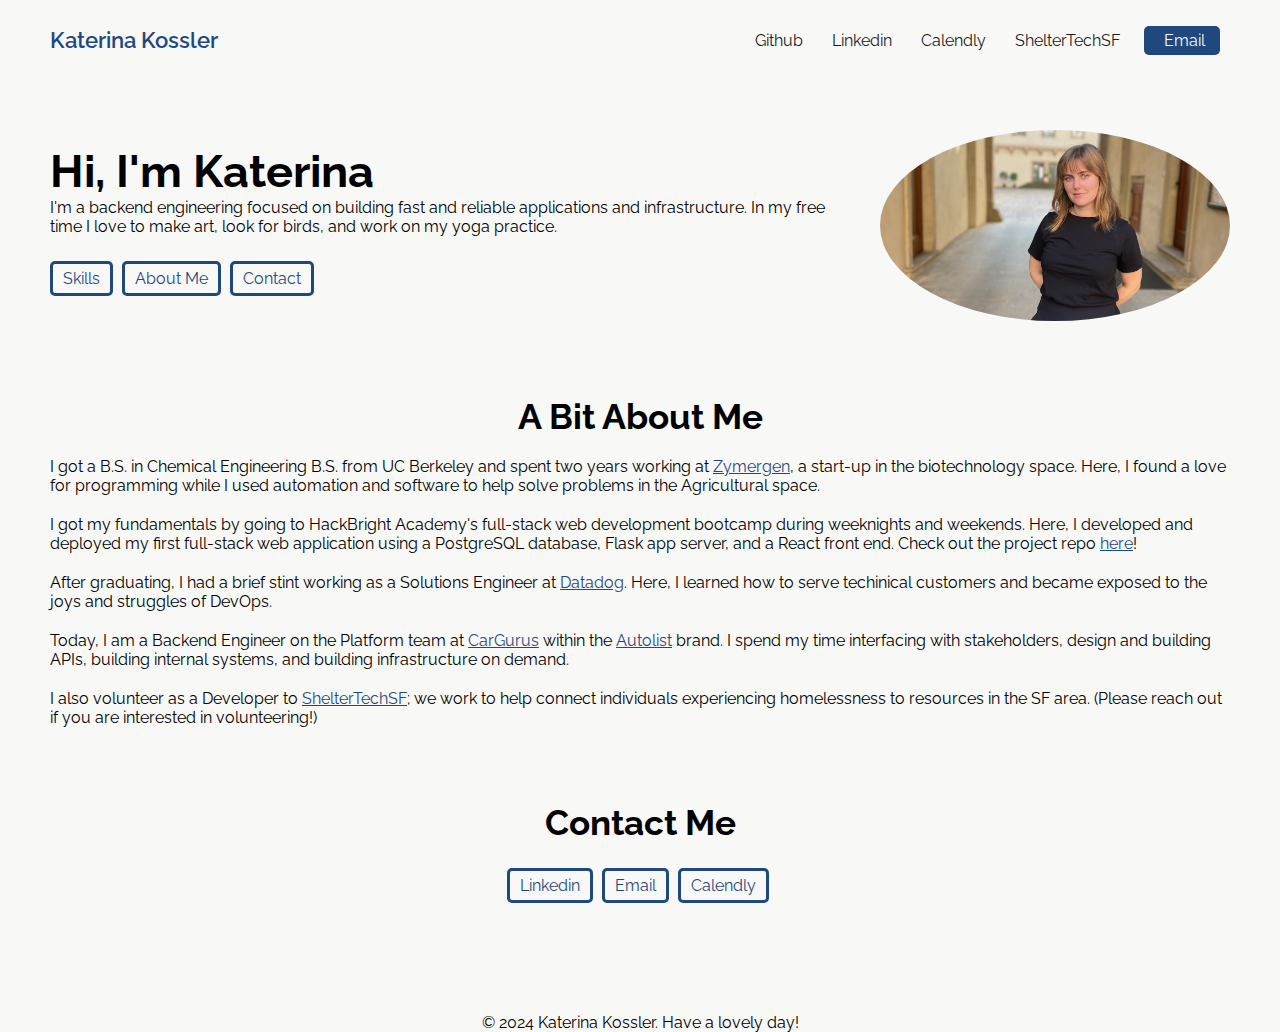
==== index.html @ 2d9b9c77 "feat: new image, new theme, updated font access" ====
<!DOCTYPE html>
<html lang="en">
<head>
  <meta charset="uft-8">
  <meta name="viewport"
        content="width=device-width, initial-scale=1">
  <meta name="description" content="Katerina Kossler's Static Portfolio Site">
  <meta name="author" content="Katerina Kossler">  
  <title>Katerina Kossler</title>

  <link rel="stylesheet" type="text/css" href="static/css/style.css" media='screen'>

  <link rel="stylesheet"
        href="https://cdnjs.cloudflare.com/ajax/libs/font-awesome/6.6.0/css/all.min.css"
        integrity="sha512-Kc323vGBEqzTmouAECnVceyQqyqdsSiqLQISBL29aUW4U/M7pSPA/gEUZQqv1cwx4OnYxTxve5UMg5GT6L4JJg=="
        crossorigin="anonymous"
        referrerpolicy="no-referrer"/>

  <link rel="preconnect" href="https://fonts.googleapis.com">
  <link rel="preconnect" href="https://fonts.gstatic.com" crossorigin>
  <link href="https://fonts.googleapis.com/css2?family=Raleway:ital,wght@400,600;1,600&display=swap" rel="stylesheet">

  <!-- TODO: GA for tracking / experience -->

  <link rel="apple-touch-icon" sizes="180x180" href="static/favicon_io/apple-touch-icon.png">
  <link rel="icon" type="image/png" sizes="32x32" href="static/favicon_io/favicon-32x32.png">
  <link rel="icon" type="image/png" sizes="16x16" href="static/favicon_io/favicon-16x16.png">
  <link rel="manifest" href="static/favicon_io/site.webmanifest">
</head>
<body>
  <nav>
    <div class="left">
      <a href="/">Katerina Kossler</a>
    </div>
    <div class="right">
      <a href="http://github.com/katerina-kossler" target="_blank" rel="noopener noreferrer">
        <i class="fa-brands fa-github"></i>
        <span>Github</span>
      </a>
      <a href="linkedin.com/in/katerina-kossler/" target="_blank" rel="noopener noreferrer">
        <i class="fa-brands fa-linkedin"></i>
        <span>Linkedin</span>
      </a>
      <a href="https://calendly.com/katerinakossler" target="_blank" rel="noopener noreferrer">
        <i class="fas fa-calendar-times"></i>
        <span>Calendly</span>
      </a>
      <a href="https://github.com/ShelterTechSF" target="_blank" rel="noopener no-referrer">
        <i class="fa-solid fa-square-full" style="color: #116dff"></i>
        <span>ShelterTechSF</span>
      </a>
      <a href="mailto:katerinakossler@gmail.com">
        <i class="fa-solid fa-envelope"></i>
        <span>Email</span>
      </a>
    </div>
  </nav>
  <main>
    <section class="hero-section">
      <div class="text">
        <h2>Hi, I'm Katerina</h2>
        <p>
          I'm a backend engineering focused on building fast and reliable applications and infrastructure. In my free time I love to make art, look for birds, and work on my yoga practice.
        </p>
        <div class="links">
          <a href="#skills">
            <i class="fa-solid fa-code"></i>
            <span>Skills</span>
          </a>
          <a href="#about">
            <i class="fa-solid fa-pen"></i>
            <span>About Me</span>
          </a>
          <a href="#contact">
            <i class="fa-solid fa-envelope"></i>
            <span>Contact</span>
          </a>
        </div>
      </div>
      <div class="headshot">
        <img src="static/img/headshot.png" alt="photo of Katerina Kossler">
      </div>
    </section>
    <section id="about" class="about-section">
      <div class="text">
        <h2>A Bit About Me</h2>
        <p>
          I got a B.S. in Chemical Engineering B.S. from UC Berkeley and spent two years working at <a href="https://www.zymergen.com/" target="_blank" rel="noopener noreferrer">Zymergen</a>, a start-up in the biotechnology space. Here, I found a love for programming while I used automation and software to help solve problems in the Agricultural space.
        </p>
        <p>
          I got my fundamentals by going to HackBright Academy's full-stack web development bootcamp during weeknights and weekends. Here, I developed and deployed my first full-stack web application using a PostgreSQL database, Flask app server, and a React front end. Check out the project repo <a href="https://www.github.com/katerina-kossler/hiking-habit">here</a>!
        </p>
        <p>
          After graduating, I had a brief stint working as a Solutions Engineer at <a href="https://www.datadoghq.com/" target="_blank" rel="noopener noreferrer">Datadog</a>. Here, I learned how to serve techinical customers and became exposed to the joys and struggles of DevOps.
        </p>
        <p>
          Today, I am a Backend Engineer on the Platform team at <a href="https://www.cargurus.com/" target="_blank" rel="noopener noreferrer">CarGurus</a> within the <a href="https://www.autolist.com/" target="_blank" rel="noopener noreferrer">Autolist</a> brand. I spend my time interfacing with stakeholders, design and building APIs, building internal systems, and building infrastructure on demand.
        </p>
        <p>
          I also volunteer as a Developer to <a href="https://github.com/ShelterTechSF/" target="_blank" rel="noopener noreferrer">ShelterTechSF</a>; we work to help connect individuals experiencing homelessness to resources in the SF area. (Please reach out if you are interested in volunteering!)
        </p>
      </div>
    </section>
    <section id="contact" class="contact-section">
      <div class="text">
        <h2>Contact Me</h2>
        <div class="links">
          <a href="linkedin.com/in/katerina-kossler/" target="_blank" rel="noopener noreferrer">
            <i class="fa-brands fa-linkedin"></i>
            <span>Linkedin</span>
          </a>
          <a href="mailto:katerinakossler@gmail.com">
            <i class="fa-solid fa-envelope"></i>
            <span>Email</span>
          </a>
          <a href="https://calendly.com/katerinakossler" target="_blank" rel="noopener noreferrer">
            <i class="fas fa-calendar-times"></i>
            <span>Calendly</span>
          </a>
        </div>
      </div>
    </section>
  </main>
  <footer>
    <div id="footer" class="footer">
      <span>
        &copy; 2024 Katerina Kossler. Have a lovely day!
      </span>
    </div>
  </footer>
</body>
</html>
---- static/css/style.css ----
:root {
  --text-color: #1a1a1a;
  --link-color: #1f497d;
  --background-color: #f8f8f7;
  --background-img: 'img/sky.png'
}

* {
  margin: 0;
  padding: 0;
  box-sizing: border-box;
}

html {
  scroll-behavior: smooth;
}

body {
  font-family: 'Raleway', sans-serif;
  background-color: var(--background-color);
}

footer .footer {
  text-align: center;
}

a {
  color: var(--link-color);
  text-decoration: none;
}

/* Navbar */
nav {
  display: flex;
  justify-content: space-between;
  align-items: center;
  padding: 0 50px;
  height: 80px;
}

nav .left a {
  color: var(--link-color);
  font-size: 22px;
  font-weight: 600;
}

nav .right a {
  color: var(--text-color);
  margin: 0 10px;
}

nav .right a:last-child {
  color: var(--background-color);
  background-color: var(--link-color);
  padding: 5px 15px;
  border-radius: 5px;
}

nav .right span {
  margin-left: 5px;
}

/* Hero */
.hero-section {
  display: flex;
  justify-content: space-between;
  align-items: center;
  padding: 0 50px;
  margin: 50px 0;
  margin-bottom: 75px;
  gap: 40px;
}

.hero-section .text {
  flex: 5;
}

.hero-section .text h2 {
  font-size: 45px;
}

.hero-section .text .links {
  margin-top: 25px;
}

.hero-section .text .links a {
  color: var(--link-color);
  display: inline-block;
  padding: 5px 10px;
  border: 3px solid var(--link-color);
  border-radius: 5px;
  margin-right: 5px;
  margin-bottom: 10px;
  transition: 0.1s;
}

.hero-section .text .links a:hover {
  color: var(--text-color);
  border: 3px solid var(--text-color);
}

.hero-section .headshot {
  flex: 2;
  display: flex;
  justify-content: right;
}

.hero-section .headshot img {
  border-radius: 50%;
  width: 350px;
}

/* About */
.about-section {
  padding: 0 50px;
  margin-bottom: 75px;
}

.about-section h2 {
  text-align: center;
  font-size: 35px;
  margin-bottom: 20px;
}

.about-section .text {
  text-align: left;
  margin-bottom: 20px;
}

.about-section .text p {
  margin-bottom: 20px;
}

.about-section .text a {
  text-decoration: underline;
}

/* Contact */
.contact-section {
  padding: 0 50px;
  margin-bottom: 100px;
  background-image: url('static/img/sky.png');
}

.contact-section h2 {
  text-align: center;
  font-size: 35px;
}

.contact-section .text {
  text-align: center;
  margin-bottom: 20px;
}

.contact-section .text .links {
  margin-top: 25px;
}

.contact-section .text .links a {
  color: var(--link-color);
  display: inline-block;
  padding: 5px 10px;
  border: 3px solid var(--link-color);
  border-radius: 5px;
  margin-right: 5px;
  margin-bottom: 10px;
  transition: 0.1s;
}

.contact-section .text .links a:hover {
  color: var(--text-color);
  border: 3px solid var(--text-color);
}

@media (max-width: 860px) {
  /* Navbar */
  nav {
    padding: 0 20px;
  }

  nav .right a {
    font-size: 22px;
  }

  nav .right a:last-child {
    color: var(--highlight-color);
    background-color: transparent;
    padding: 0;
  }

  nav .right a span {
    display: none;
  }

  /* Hero */
  .hero-section .text h2 {
    font-size: 35px;
  }
}

@media (max-width: 740px) {
  /* Hero */
  .hero-section {
    flex-direction: column-reverse;
    padding: 0 20px;
  }

  .hero-section .text h2 {
    font-size: 30px;
  }

  .hero-section .headshot img {
    width: 300px;
  }

  /* About */

  .about-section .text h2 {
    font-size: 25px;
  }

  /* Contact */

  .contact-section .text h2 {
    font-size: 25px;
  }
}
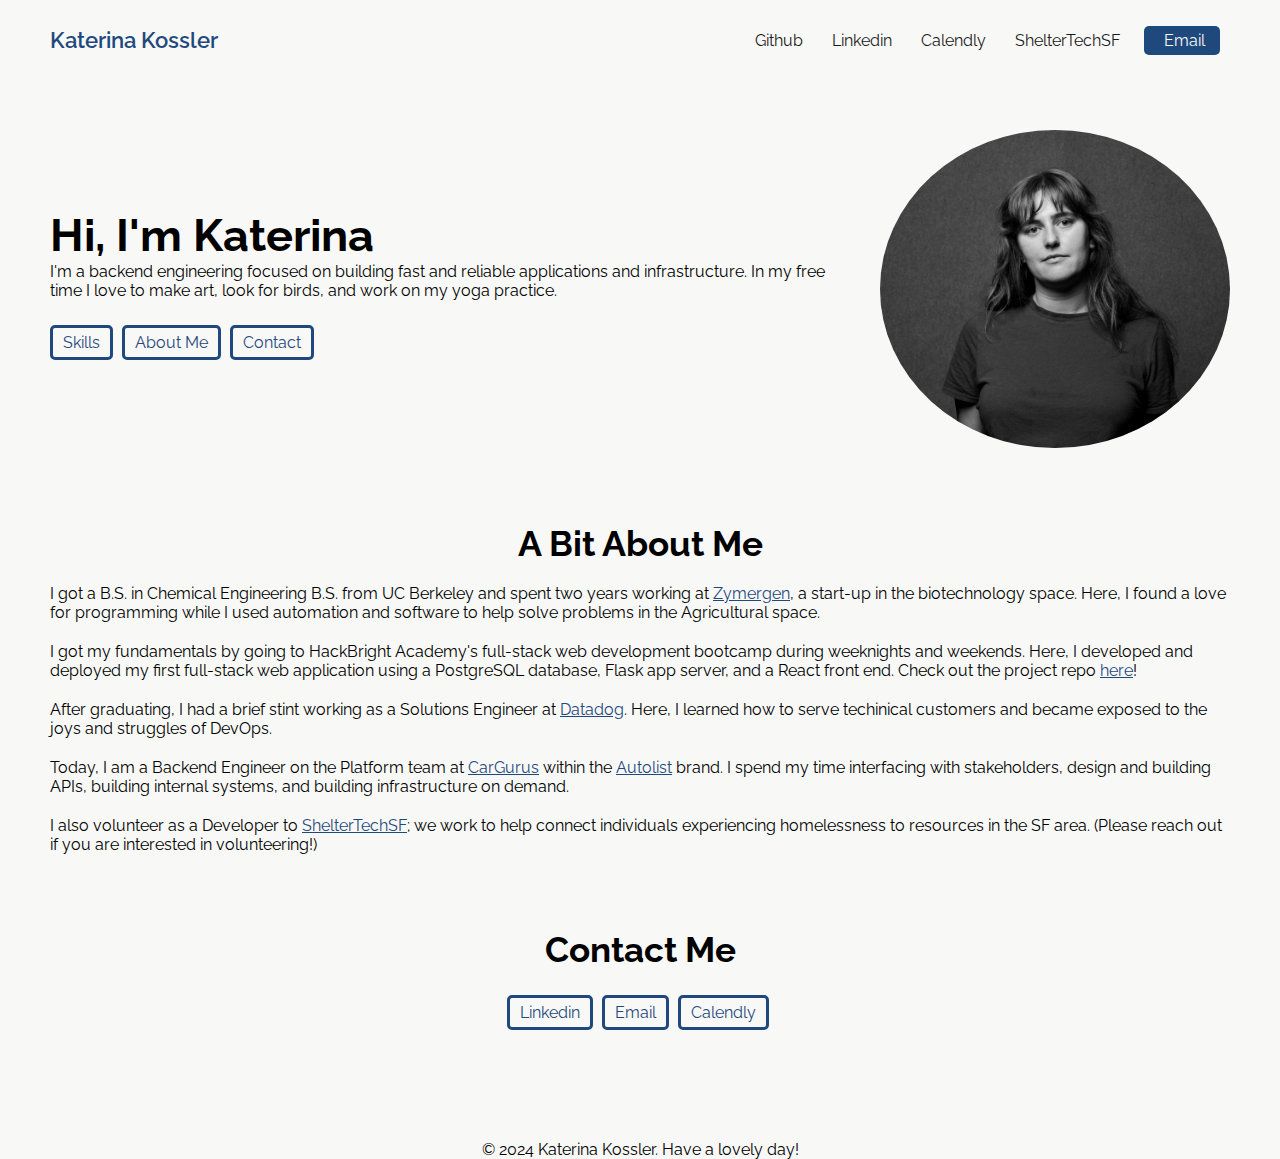
==== commit 5922db90: "fix: Fix linkedIn href" ====
--- a/index.html
+++ b/index.html
@@ -37,7 +37,7 @@
         <i class="fa-brands fa-github"></i>
         <span>Github</span>
       </a>
-      <a href="linkedin.com/in/katerina-kossler/" target="_blank" rel="noopener noreferrer">
+      <a href="https://linkedin.com/in/katerina-kossler/" target="_blank" rel="noopener noreferrer">
         <i class="fa-brands fa-linkedin"></i>
         <span>Linkedin</span>
       </a>
@@ -105,7 +105,7 @@
       <div class="text">
         <h2>Contact Me</h2>
         <div class="links">
-          <a href="linkedin.com/in/katerina-kossler/" target="_blank" rel="noopener noreferrer">
+          <a href="https://linkedin.com/in/katerina-kossler/" target="_blank" rel="noopener noreferrer">
             <i class="fa-brands fa-linkedin"></i>
             <span>Linkedin</span>
           </a>
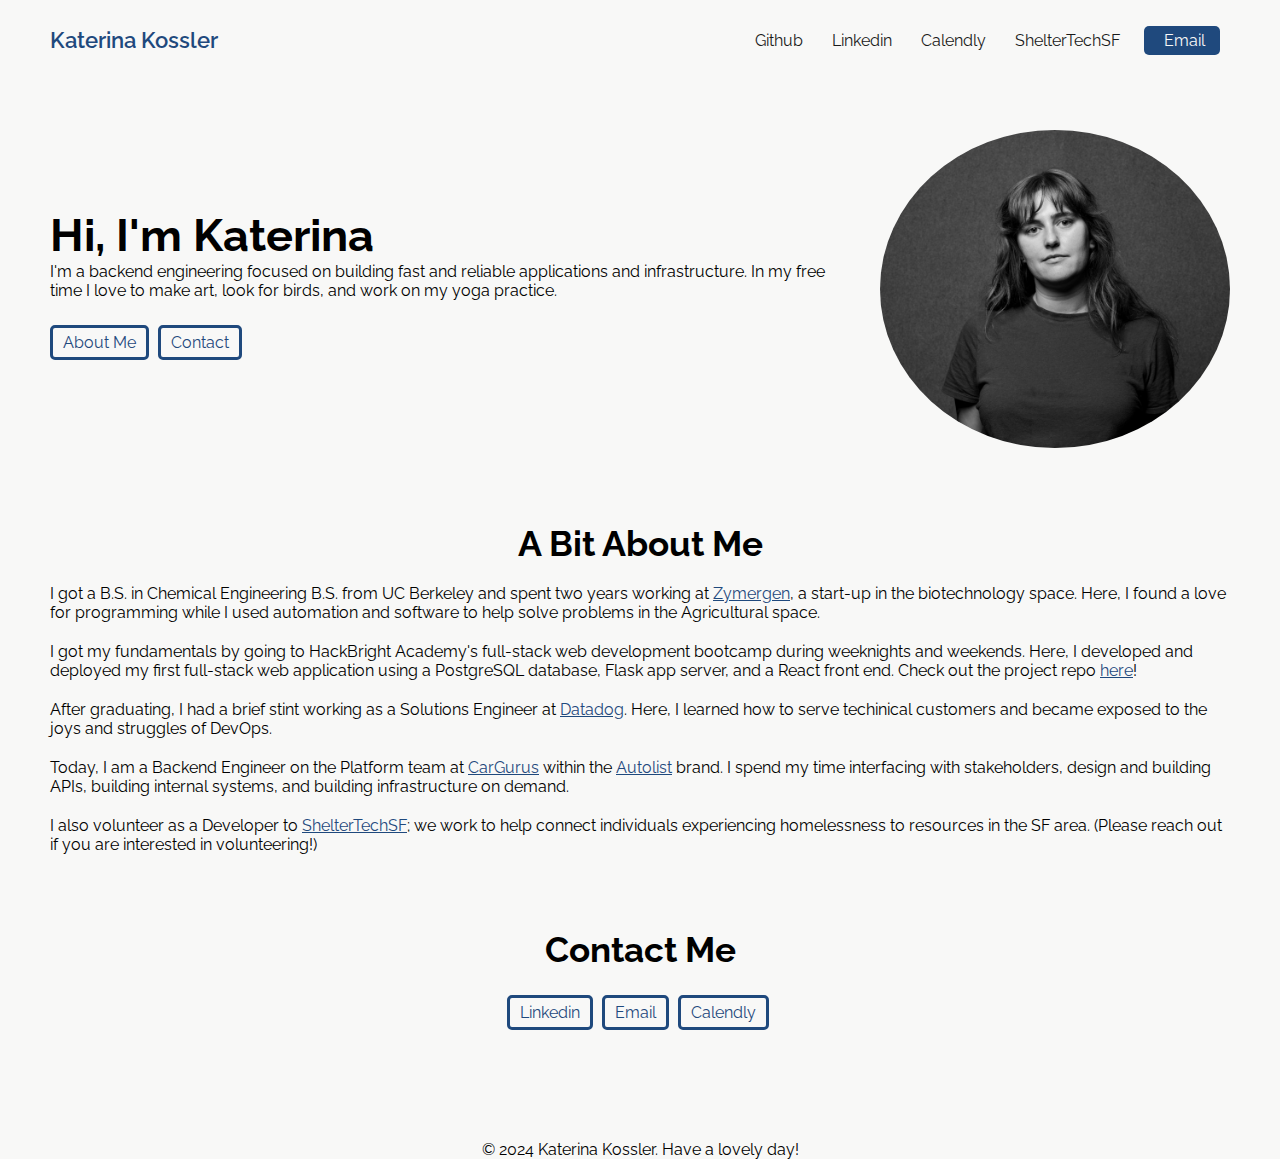
==== commit 3a2f2271: "feat: remove unused button" ====
--- a/index.html
+++ b/index.html
@@ -63,12 +63,8 @@
           I'm a backend engineering focused on building fast and reliable applications and infrastructure. In my free time I love to make art, look for birds, and work on my yoga practice.
         </p>
         <div class="links">
-          <a href="#skills">
+          <a href="#about">
             <i class="fa-solid fa-code"></i>
-            <span>Skills</span>
-          </a>
-          <a href="#about">
-            <i class="fa-solid fa-pen"></i>
             <span>About Me</span>
           </a>
           <a href="#contact">
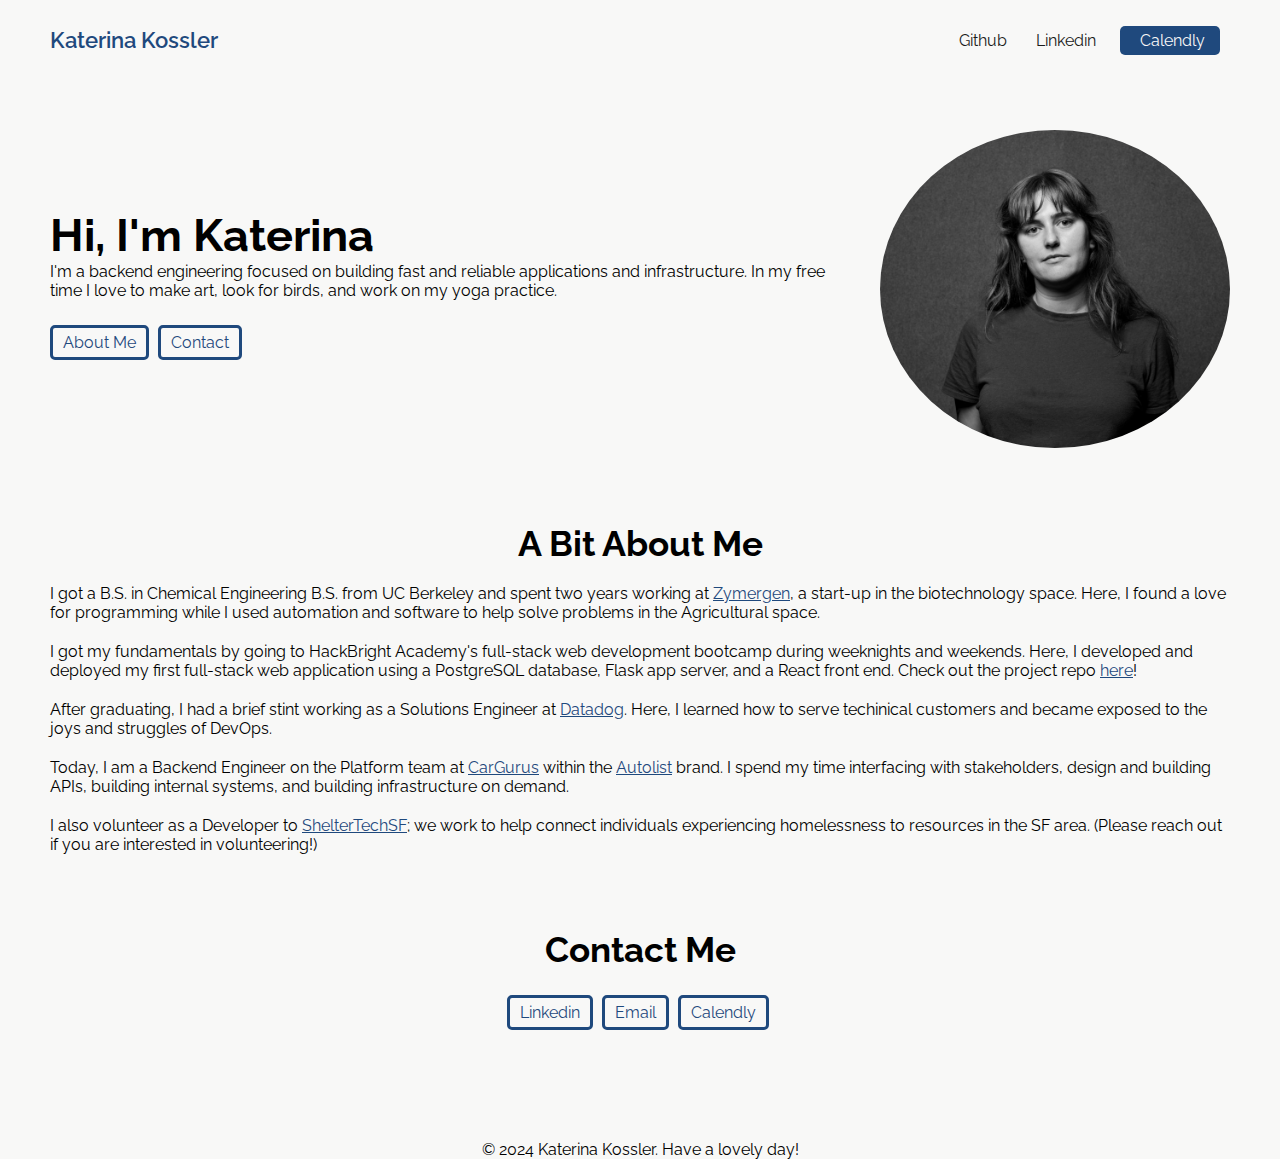
==== commit 296bfde5: "feat: simplify navbar for styling" ====
--- a/index.html
+++ b/index.html
@@ -44,14 +44,6 @@
       <a href="https://calendly.com/katerinakossler" target="_blank" rel="noopener noreferrer">
         <i class="fas fa-calendar-times"></i>
         <span>Calendly</span>
-      </a>
-      <a href="https://github.com/ShelterTechSF" target="_blank" rel="noopener no-referrer">
-        <i class="fa-solid fa-square-full" style="color: #116dff"></i>
-        <span>ShelterTechSF</span>
-      </a>
-      <a href="mailto:katerinakossler@gmail.com">
-        <i class="fa-solid fa-envelope"></i>
-        <span>Email</span>
       </a>
     </div>
   </nav>
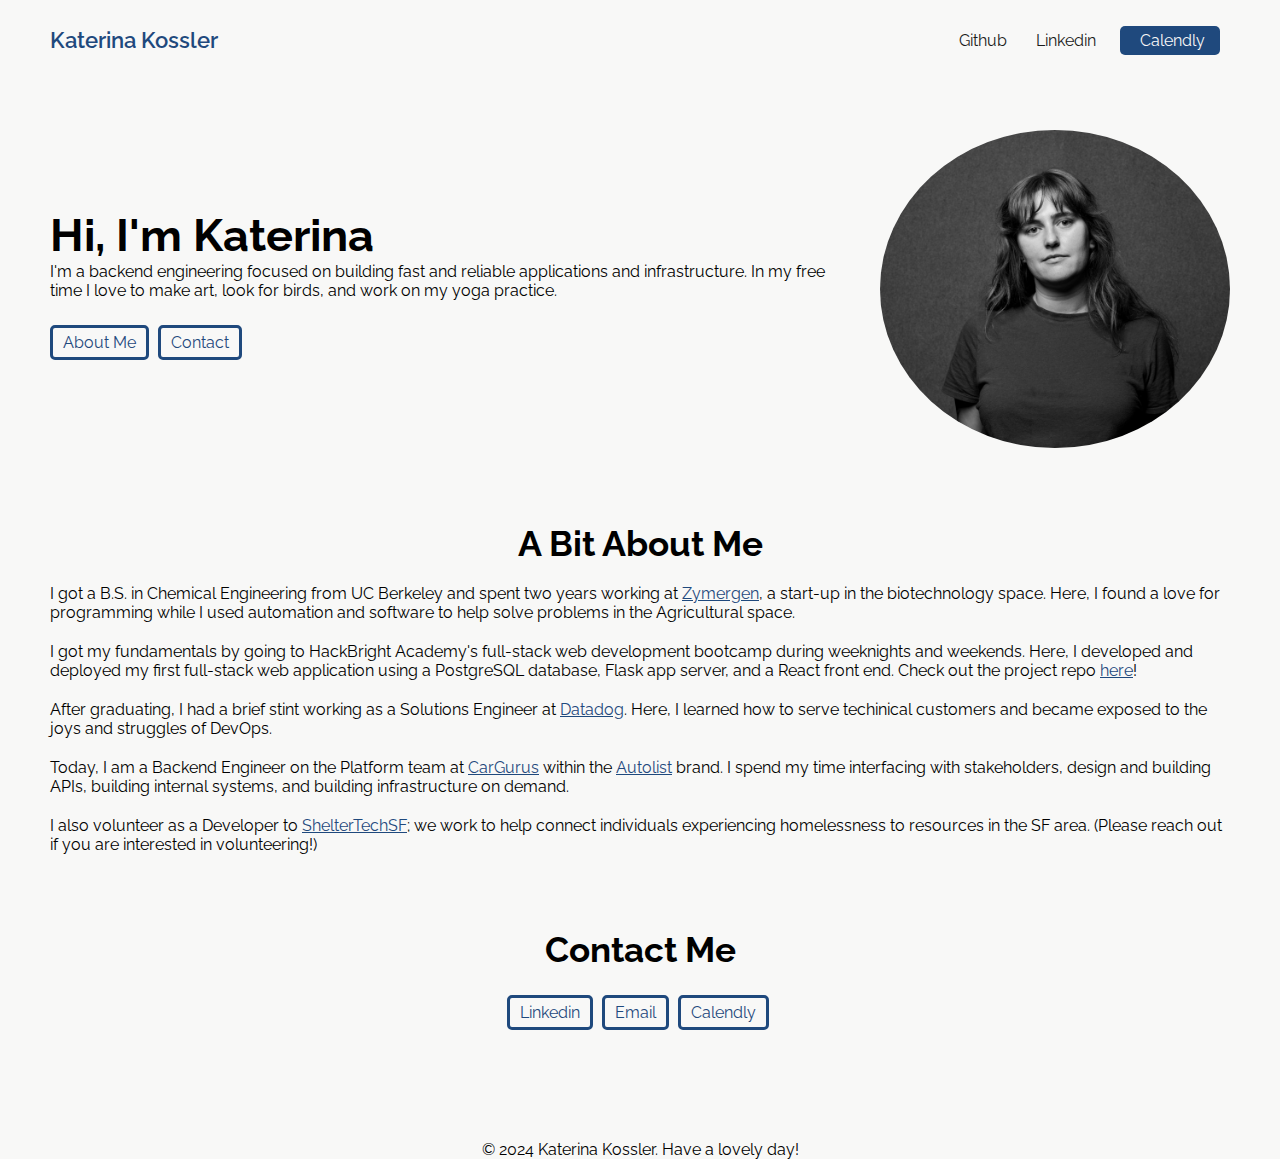
==== commit 4e67b5af: "fix: spelling issue" ====
--- a/index.html
+++ b/index.html
@@ -73,7 +73,7 @@
       <div class="text">
         <h2>A Bit About Me</h2>
         <p>
-          I got a B.S. in Chemical Engineering B.S. from UC Berkeley and spent two years working at <a href="https://www.zymergen.com/" target="_blank" rel="noopener noreferrer">Zymergen</a>, a start-up in the biotechnology space. Here, I found a love for programming while I used automation and software to help solve problems in the Agricultural space.
+          I got a B.S. in Chemical Engineering from UC Berkeley and spent two years working at <a href="https://www.zymergen.com/" target="_blank" rel="noopener noreferrer">Zymergen</a>, a start-up in the biotechnology space. Here, I found a love for programming while I used automation and software to help solve problems in the Agricultural space.
         </p>
         <p>
           I got my fundamentals by going to HackBright Academy's full-stack web development bootcamp during weeknights and weekends. Here, I developed and deployed my first full-stack web application using a PostgreSQL database, Flask app server, and a React front end. Check out the project repo <a href="https://www.github.com/katerina-kossler/hiking-habit">here</a>!
--- a/static/css/style.css
+++ b/static/css/style.css
@@ -2,7 +2,6 @@
   --text-color: #1a1a1a;
   --link-color: #1f497d;
   --background-color: #f8f8f7;
-  --background-img: 'img/sky.png'
 }
 
 * {
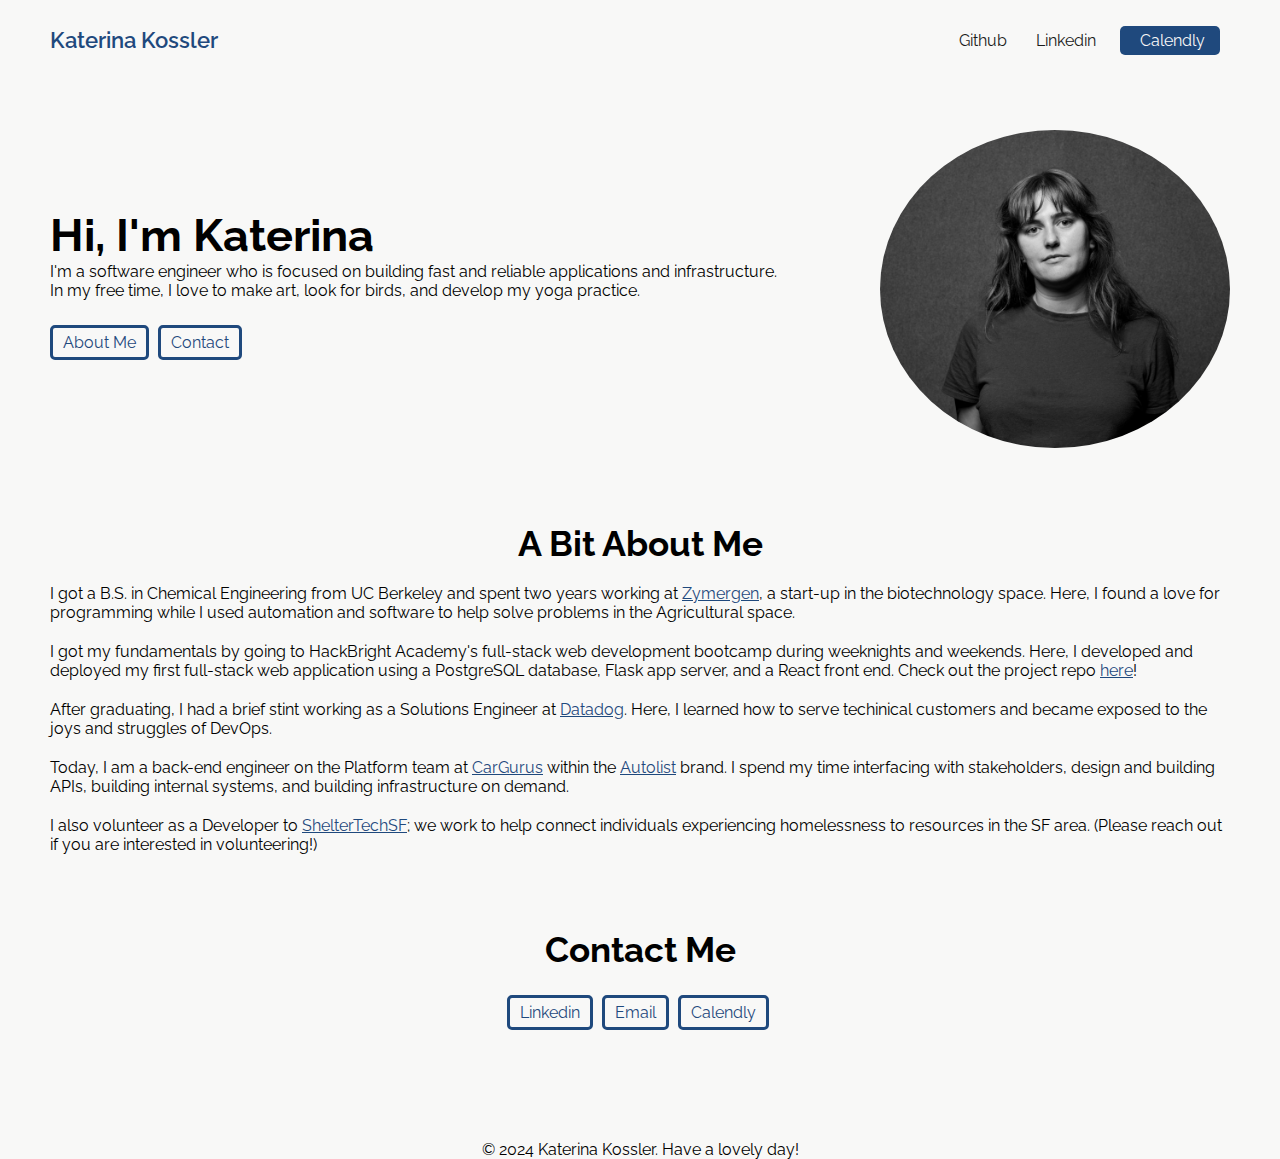
==== commit 06c486ff: "Update index.html" ====
--- a/index.html
+++ b/index.html
@@ -52,7 +52,10 @@
       <div class="text">
         <h2>Hi, I'm Katerina</h2>
         <p>
-          I'm a backend engineering focused on building fast and reliable applications and infrastructure. In my free time I love to make art, look for birds, and work on my yoga practice.
+          I'm a software engineer who is focused on building fast and reliable applications and infrastructure.
+        </p>
+        <p>
+          In my free time, I love to make art, look for birds, and develop my yoga practice.
         </p>
         <div class="links">
           <a href="#about">
@@ -82,7 +85,7 @@
           After graduating, I had a brief stint working as a Solutions Engineer at <a href="https://www.datadoghq.com/" target="_blank" rel="noopener noreferrer">Datadog</a>. Here, I learned how to serve techinical customers and became exposed to the joys and struggles of DevOps.
         </p>
         <p>
-          Today, I am a Backend Engineer on the Platform team at <a href="https://www.cargurus.com/" target="_blank" rel="noopener noreferrer">CarGurus</a> within the <a href="https://www.autolist.com/" target="_blank" rel="noopener noreferrer">Autolist</a> brand. I spend my time interfacing with stakeholders, design and building APIs, building internal systems, and building infrastructure on demand.
+          Today, I am a back-end engineer on the Platform team at <a href="https://www.cargurus.com/" target="_blank" rel="noopener noreferrer">CarGurus</a> within the <a href="https://www.autolist.com/" target="_blank" rel="noopener noreferrer">Autolist</a> brand. I spend my time interfacing with stakeholders, design and building APIs, building internal systems, and building infrastructure on demand.
         </p>
         <p>
           I also volunteer as a Developer to <a href="https://github.com/ShelterTechSF/" target="_blank" rel="noopener noreferrer">ShelterTechSF</a>; we work to help connect individuals experiencing homelessness to resources in the SF area. (Please reach out if you are interested in volunteering!)
